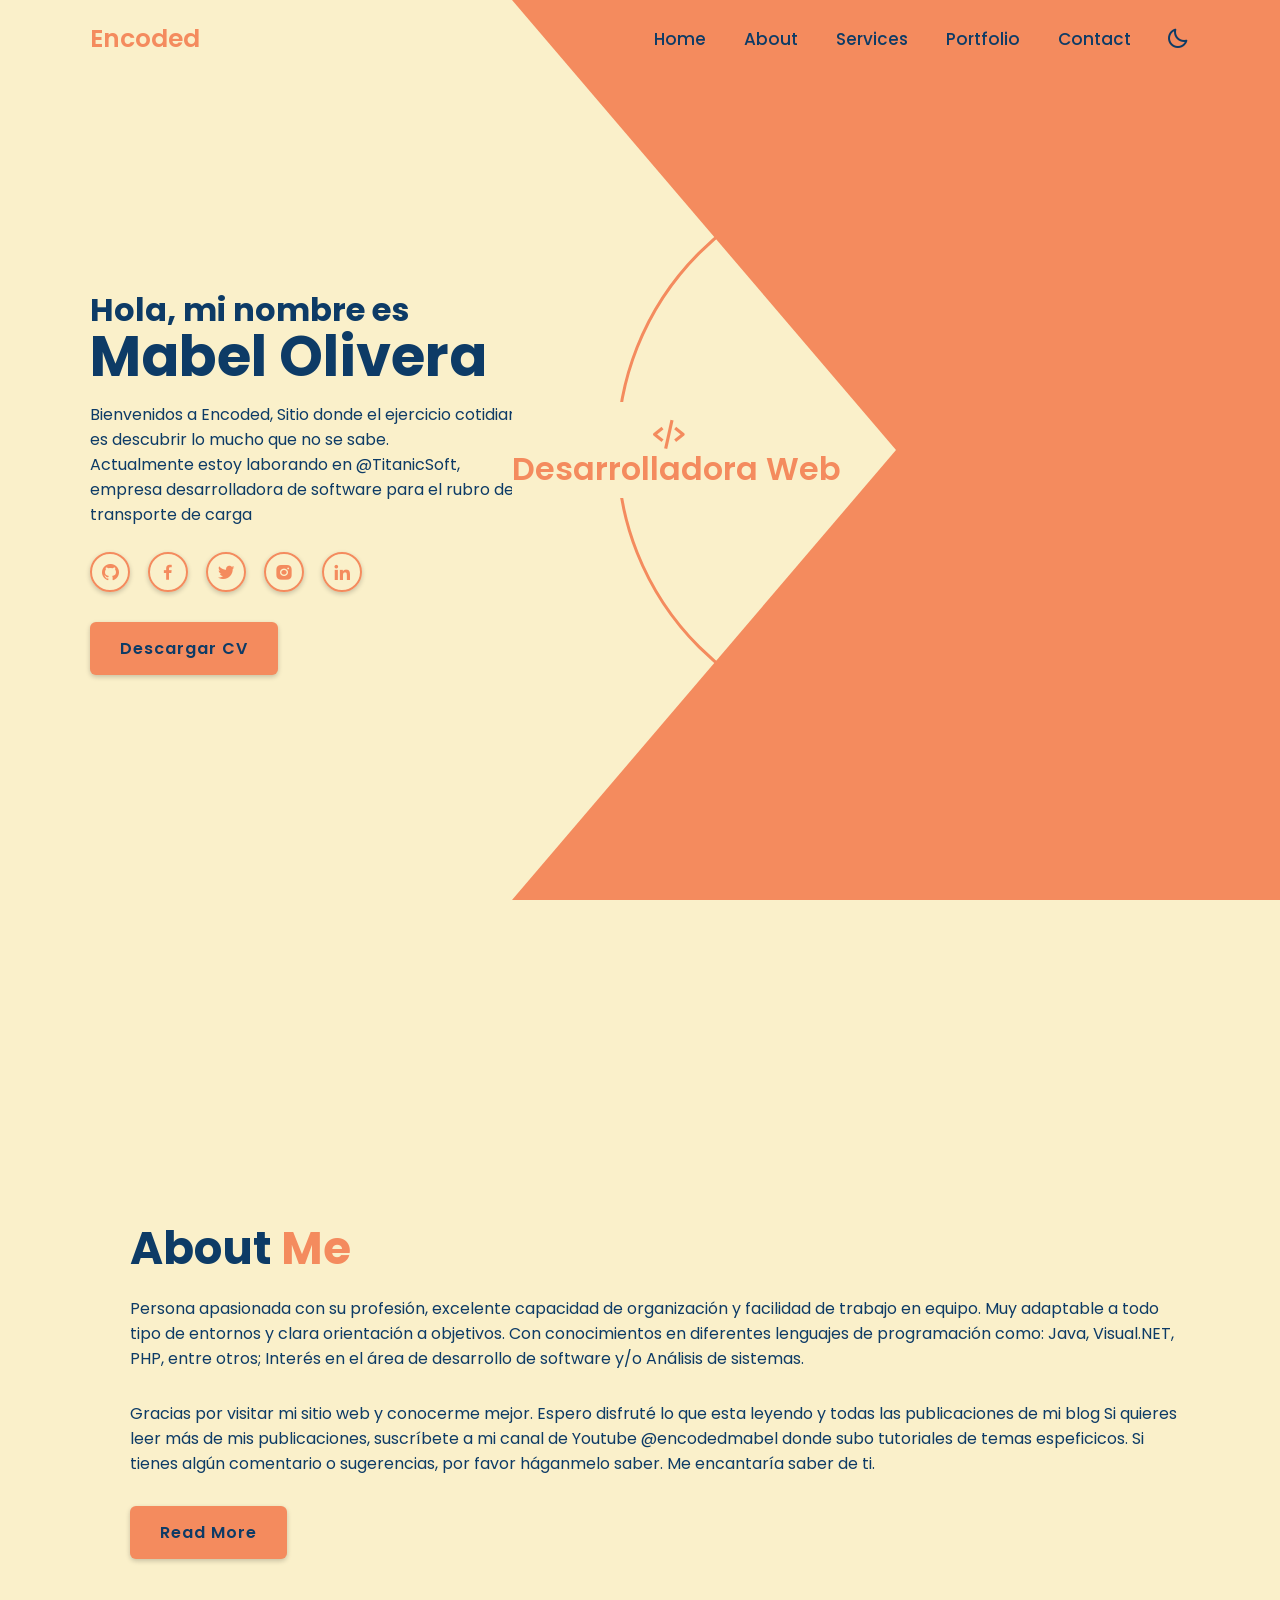
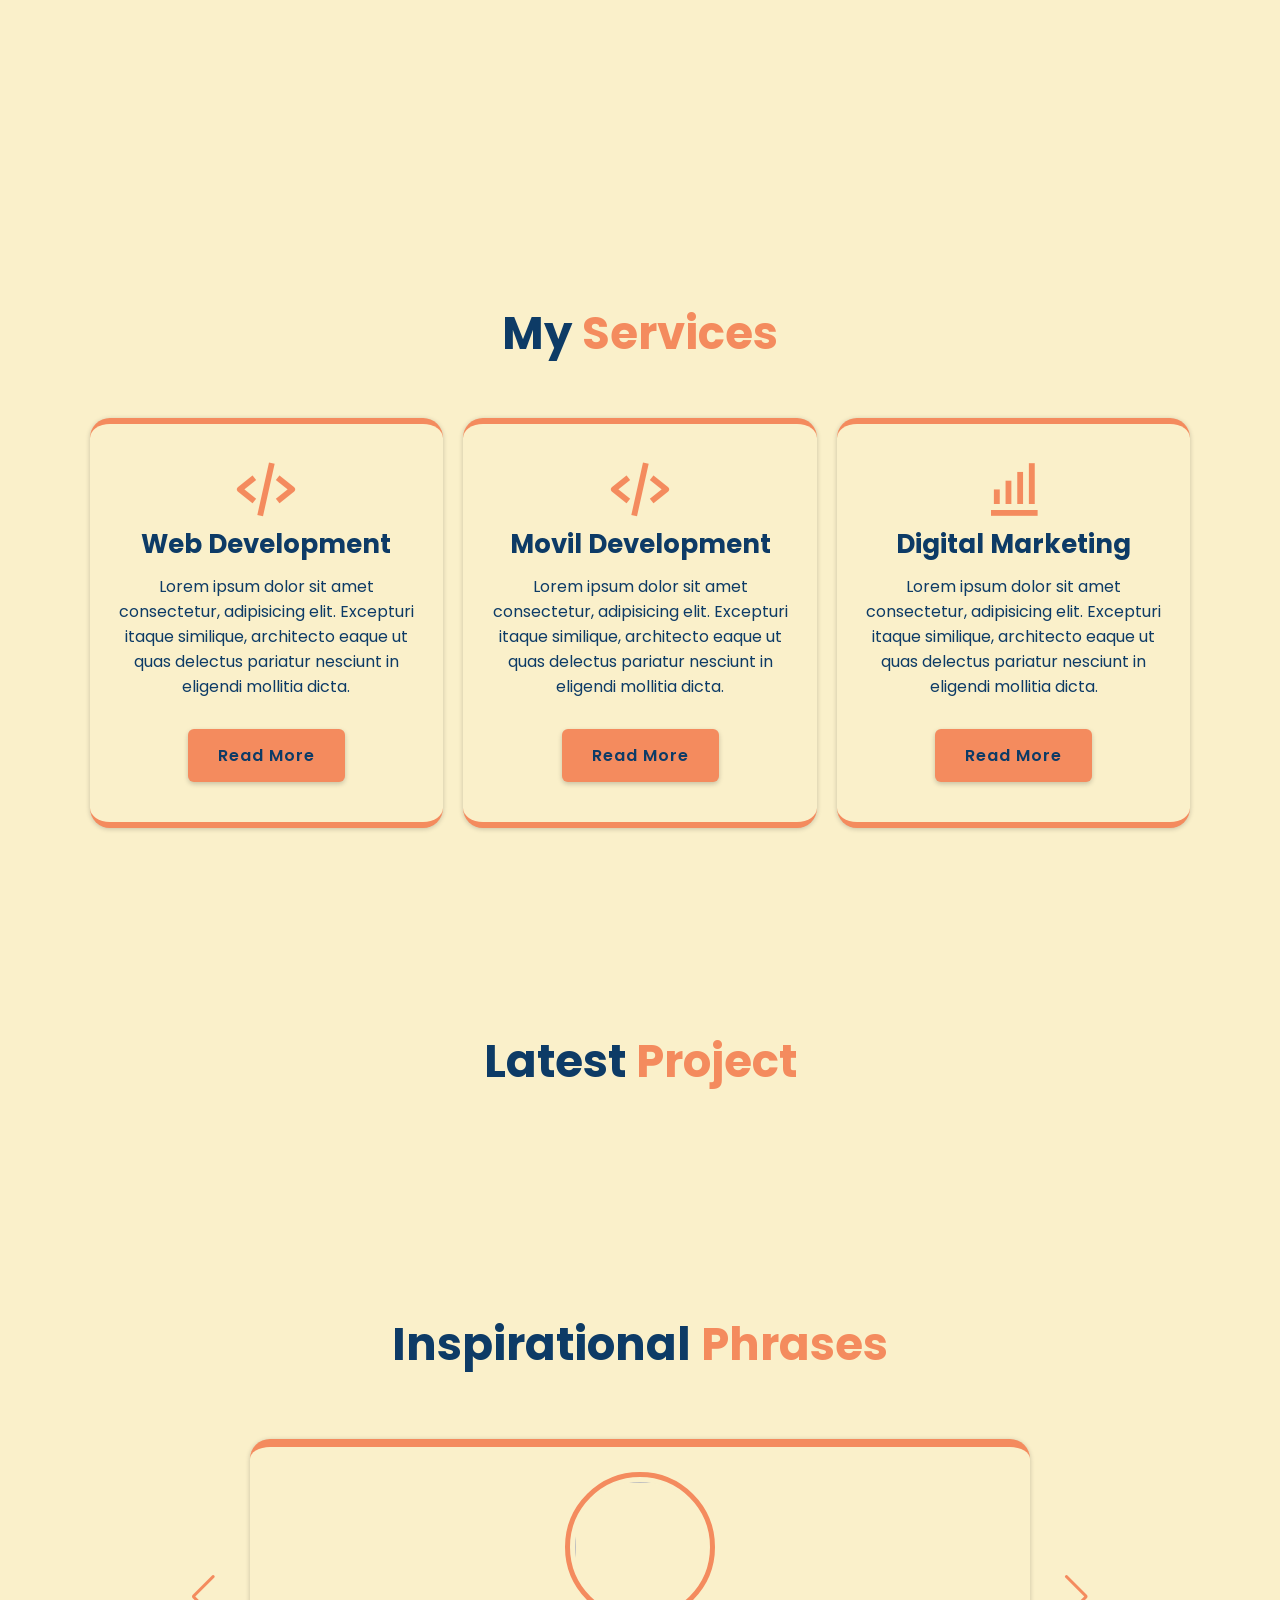
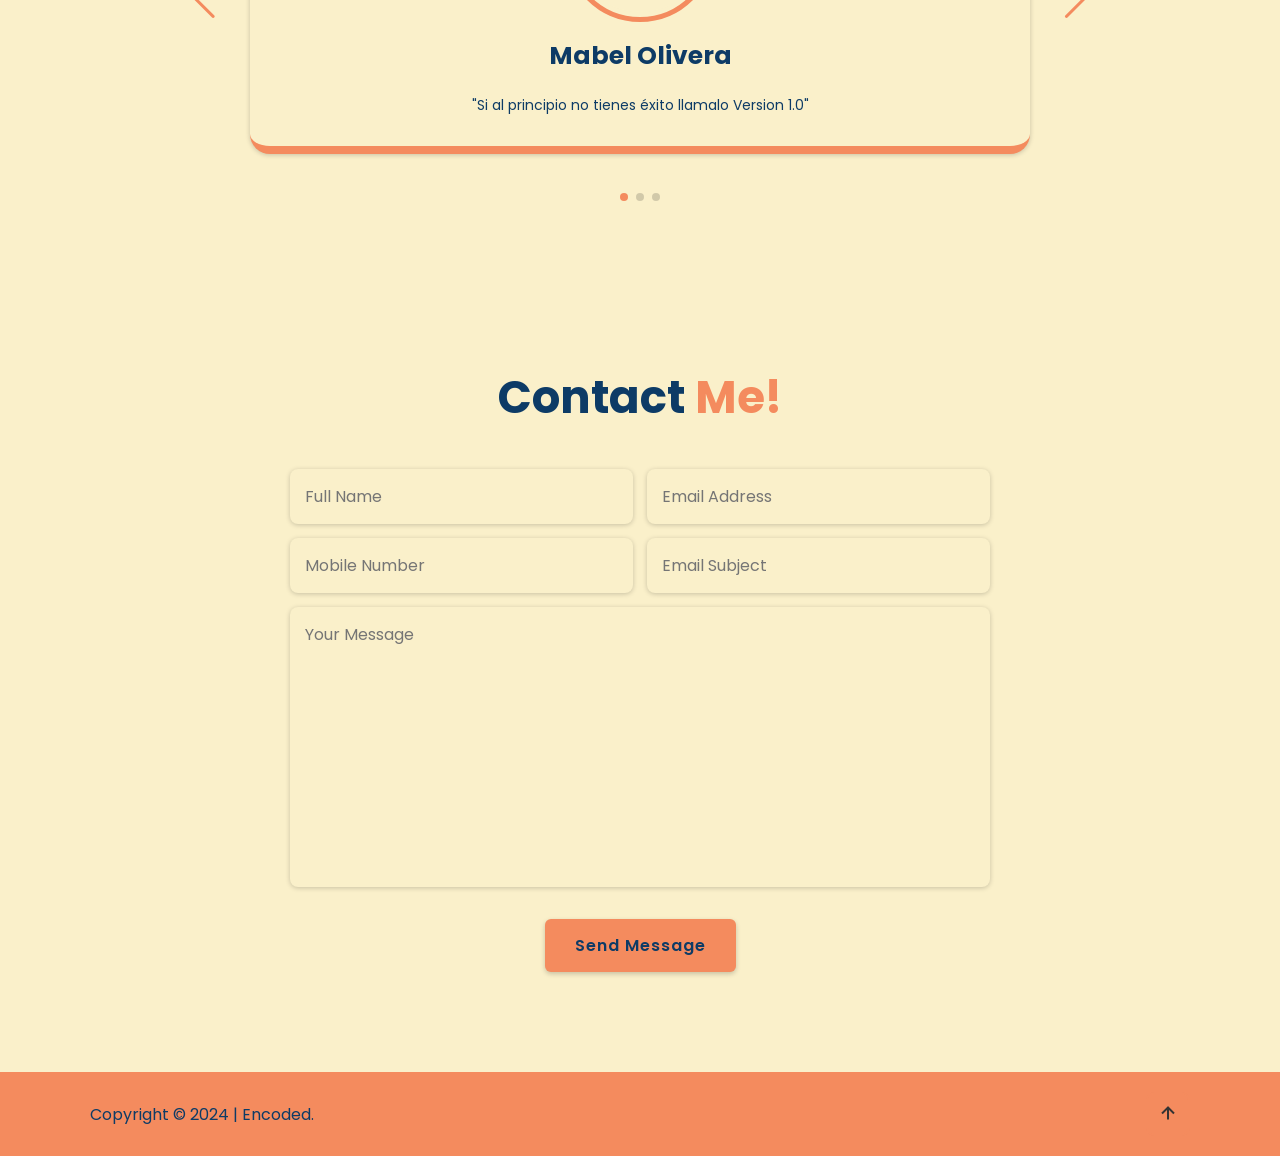
==== sesion 3/index.html @ 340051e2 "23/3/2026" ====
<!DOCTYPE html>
<html lang="en">

<head>
    <meta charset="UTF-8">
    <meta http-equiv="X-UA-Compatible" content="IE=edge">
    <meta name="viewport" content="width=device-width, initial-scale=1.0">
    <title>Portafolio web encoded</title>

    <!-- swiper css -->
    <link rel="stylesheet" href="https://cdn.jsdelivr.net/npm/swiper@9/swiper-bundle.min.css" />

    <!-- box icons -->
    <link href='https://unpkg.com/boxicons@2.1.4/css/boxicons.min.css' rel='stylesheet'>

    <!-- custom css -->
    <link rel="stylesheet" href="css/style.css">
</head>

<body>

    <!-- header design -->
    <header class="header">
        <a href="#" class="logo">Encoded</a>

        <nav class="navbar">
            <a href="#home" class="active">Home</a>
            <a href="#about">About</a>
            <a href="#services">Services</a>
            <a href="#portfolio">Portfolio</a>
            <a href="#contact">Contact</a>
        </nav>

        <div class="bx bx-moon" id="darkMode-icon"></div>

        <div class="bx bx-menu" id="menu-icon"></div>
    </header>

    <!-- home section design -->
    <section class="home" id="home">
        <div class="home-content">
            <h3>Hola, mi nombre es</h3>
            <h1>Mabel Olivera</h1>
            <p>
                Bienvenidos a Encoded, Sitio donde el ejercicio cotidiano es descubrir lo mucho que no se sabe.
            </p>
            <p>Actualmente estoy laborando en @TitanicSoft, empresa desarrolladora de software para el rubro de
                transporte de carga</p>

            <div class="social-media">
                <a href="https://github.com/mabelolivera10" target="_blank"><i class='bx bxl-github'></i></a>
                <a href="https://www.facebook.com/mabelquispeolivera" target="_blank"><i
                        class='bx bxl-facebook'></i></a>
                <a href="https://twitter.com/mabel_Q_O" target="_blank"><i class='bx bxl-twitter'></i></a>
                <a href="https://www.instagram.com/mabelolivera10" target="_blank"><i
                        class='bx bxl-instagram-alt'></i></a>
                <a href="https://www.linkedin.com/in/mabelquispeolivera" target="_blank"><i
                        class='bx bxl-linkedin'></i></a>
            </div>

            <a href="#" class="btn">Descargar CV</a>
        </div>

        <div class="profession-container">
            <div class="profession-box">
                <div class="profession" style="--i:0;">
                    <i class='bx bx-code-alt'></i>
                    <h3>Desarrolladora Web</h3>
                </div>
                <div class="profession" style="--i:1;">
                    <i class='bx bx-camera'></i>
                    <h3>Marketing Digital</h3>
                </div>
                <div class="profession" style="--i:2;">
                    <i class='bx bx-code-alt'></i>
                    <h3>Desarroladora Movil</h3>
                </div>
                <div class="profession" style="--i:3;">
                    <i class='bx bx-video-recording'></i>
                    <h3>Diseñadora Web</h3>
                </div>

                <div class="circle"></div>
            </div>

            <div class="overlay"></div>
        </div>

        <div class="home-img">
            <img src="https://encoded.pe/images/home.png" alt="">
        </div>
    </section>

    <!-- about section design -->
    <section class="about" id="about">
        <div class="about-img">
            <img src="https://encoded.pe/images/about.png" alt="">
        </div>

        <div class="about-content">
            <h2 class="heading">About <span>Me</span></h2>
            <p>
                Persona apasionada con su profesión, excelente capacidad de organización y facilidad de trabajo en
                equipo. Muy adaptable a todo tipo de
                entornos y clara orientación a objetivos. Con conocimientos en diferentes lenguajes de programación
                como: Java, Visual.NET, PHP, entre otros;
                Interés en el área de desarrollo de software y/o Análisis de sistemas.
            </p>
            <p>
                Gracias por visitar mi sitio web y conocerme mejor. Espero disfruté lo que esta leyendo y todas las
                publicaciones de mi blog Si quieres leer más de mis publicaciones, suscríbete a mi canal de Youtube
                @encodedmabel
                donde subo tutoriales de temas espeficicos. Si tienes algún comentario o sugerencias, por favor
                háganmelo saber. Me encantaría saber de ti.
            </p>

            <a href="#" class="btn">Read More</a>
        </div>
    </section>

    <!-- services section design -->
    <section class="services" id="services">
        <h2 class="heading">My <span>Services</span></h2>

        <div class="services-container">
            <div class="services-box">
                <i class='bx bx-code-alt'></i>
                <h3>Web Development</h3>
                <p>Lorem ipsum dolor sit amet consectetur, adipisicing elit. Excepturi itaque similique, architecto
                    eaque ut quas delectus pariatur nesciunt in eligendi mollitia dicta.</p>
                <a href="#" class="btn">Read More</a>
            </div>
            <div class="services-box">
                <i class='bx bx-code-alt'></i>
                <h3>Movil Development</h3>
                <p>Lorem ipsum dolor sit amet consectetur, adipisicing elit. Excepturi itaque similique, architecto
                    eaque ut quas delectus pariatur nesciunt in eligendi mollitia dicta.</p>
                <a href="#" class="btn">Read More</a>
            </div>
            <div class="services-box">
                <i class='bx bx-bar-chart-alt'></i>
                <h3>Digital Marketing</h3>
                <p>Lorem ipsum dolor sit amet consectetur, adipisicing elit. Excepturi itaque similique, architecto
                    eaque ut quas delectus pariatur nesciunt in eligendi mollitia dicta.</p>
                <a href="#" class="btn">Read More</a>
            </div>
        </div>
    </section>

    <!-- portfolio section design -->
    <section class="portfolio" id="portfolio">
        <h2 class="heading">Latest <span>Project</span></h2>

        <div class="portfolio-container">
            <div class="portfolio-box">
                <img src="https://encoded.pe/images/portfolio1.jpg" alt="">

                <div class="portfolio-layer">
                    <h4>Web Design</h4>
                    <p>Lorem ipsum dolor sit amet consectetur adipisicing elit. Similique, ipsam est.</p>
                    <a href="#"><i class='bx bx-link-external'></i></a>
                </div>
            </div>
            <div class="portfolio-box">
                <img src="https://encoded.pe/images/portfolio2.jpg" alt="">

                <div class="portfolio-layer">
                    <h4>Web Design</h4>
                    <p>Lorem ipsum dolor sit amet consectetur adipisicing elit. Similique, ipsam est.</p>
                    <a href="#"><i class='bx bx-link-external'></i></a>
                </div>
            </div>
            <div class="portfolio-box">
                <img src="https://encoded.pe/images/portfolio3.jpg" alt="">

                <div class="portfolio-layer">
                    <h4>Web Design</h4>
                    <p>Lorem ipsum dolor sit amet consectetur adipisicing elit. Similique, ipsam est.</p>
                    <a href="#"><i class='bx bx-link-external'></i></a>
                </div>
            </div>
            <div class="portfolio-box">
                <img src="https://encoded.pe/images/portfolio4.jpg" alt="">

                <div class="portfolio-layer">
                    <h4>Web Design</h4>
                    <p>Lorem ipsum dolor sit amet consectetur adipisicing elit. Similique, ipsam est.</p>
                    <a href="#"><i class='bx bx-link-external'></i></a>
                </div>
            </div>
            <div class="portfolio-box">
                <img src="https://encoded.pe/images/portfolio5.jpg" alt="">

                <div class="portfolio-layer">
                    <h4>Web Design</h4>
                    <p>Lorem ipsum dolor sit amet consectetur adipisicing elit. Similique, ipsam est.</p>
                    <a href="#"><i class='bx bx-link-external'></i></a>
                </div>
            </div>
            <div class="portfolio-box">
                <img src="https://encoded.pe/images/portfolio6.jpg" alt="">

                <div class="portfolio-layer">
                    <h4>Web Design</h4>
                    <p>Lorem ipsum dolor sit amet consectetur adipisicing elit. Similique, ipsam est.</p>
                    <a href="#"><i class='bx bx-link-external'></i></a>
                </div>
            </div>
        </div>
    </section>

    <!-- testimonial design -->
    <div class="phrases-container">
        <h2 class="heading">Inspirational<span> Phrases</span></h2>

        <div class="phrases-wrapper">
            <div class="phrases-box mySwiper">
                <div class="phrases-content swiper-wrapper">
                    <div class="phrases-slide swiper-slide">
                        <img src="https://encoded.pe/images/perfilfrases.jpg" alt="">
                        <h3>Mabel Olivera</h3>
                        <p>
                            "Si al principio no tienes éxito llamalo
                            Version 1.0"</p>
                    </div>
                    <div class="phrases-slide swiper-slide">
                        <img src="https://encoded.pe/images/perfilfrases1.jpg" alt="">
                        <h3>Mabel Olivera</h3>
                        <p>“Hay un cierto placer en la programación que solo un programador conoce.”</p>
                    </div>
                    <div class="phrases-slide swiper-slide">
                        <img src="https://encoded.pe/images/perfilfrases.jpg" alt="">
                        <h3>Mabel Olivera</h3>
                        <p>"Un punto y coma (;) perdido puede ser un verdadero quebradero de cabeza”.</p>
                    </div>
                </div>

                <div class="swiper-button-next"></div>
                <div class="swiper-button-prev"></div>
                <div class="swiper-pagination"></div>
            </div>
        </div>
    </div>

    <!-- contact section design -->
    <section class="contact" id="contact">
        <h2 class="heading">Contact <span>Me!</span></h2>

        <form action="#">
            <div class="input-box">
                <input type="text" placeholder="Full Name">
                <input type="email" placeholder="Email Address">
            </div>
            <div class="input-box">
                <input type="number" placeholder="Mobile Number">
                <input type="text" placeholder="Email Subject">
            </div>
            <textarea name="" id="" cols="30" rows="10" placeholder="Your Message"></textarea>
            <input type="submit" value="Send Message" class="btn">
        </form>
    </section>

    <!-- footer design -->
    <footer class="footer">
        <div class="footer-text">
            <p>Copyright &copy; 2024 | Encoded.</p>
        </div>

        <div class="footer-iconTop">
            <a href="#home"><i class='bx bx-up-arrow-alt'></i></a>
        </div>
    </footer>


    <!-- scroll reveal -->
    <script src="https://unpkg.com/scrollreveal"></script>

    <!-- swiper js -->
    <script src="https://cdn.jsdelivr.net/npm/swiper@9/swiper-bundle.min.js"></script>

    <script src="js/script.js"></script>
    <script src="js/darkmode.js"></script>
</body>

</html>
---- sesion 3/css/style.css ----
@import url('https://fonts.googleapis.com/css2?family=Poppins:wght@300;400;500;600;700;800;900&display=swap');

* {
    margin: 0;
    padding: 0;
    box-sizing: border-box;
    text-decoration: none;
    border: none;
    outline: none;
    scroll-behavior: smooth;
    font-family: 'Poppins', sans-serif;
}

:root {
    --bg-color: #faf0ca;
    --text-color: #0d3b66;
    --main-color: #f48B5e;
    --blue-color: #0d3b66;
    --shadow-color: rgba(0, 0, 0, .2);
}

*::selection {
    background: var(--main-color);
    color: var(--bg-color);
}

.dark-mode {
    --bg-color: #0b061f;
    --text-color: #fdfdfd;
    --blue-color: #0d3b66;
    --shadow-color: rgba(0, 0, 0, .7);
}

html {
    font-size: 62.5%;
    overflow-x: hidden;
}

body {
    background: var(--bg-color);
    color: var(--text-color);
}

.header {
    position: fixed;
    top: 0;
    left: 0;
    width: 100%;
    padding: 2rem 7%;
    background: transparent;
    display: flex;
    align-items: center;
    z-index: 100;
    transition: .5s;
}

.header.sticky {
    background: var(--bg-color);
    box-shadow: 0 .1rem 1rem var(--shadow-color);
}

.logo {
    font-size: 2.5rem;
    color: var(--main-color);
    font-weight: 600;
    margin-right: auto;
}

.navbar a {
    position: relative;
    font-size: 1.7rem;
    color: var(--white-color);
    font-weight: 500;
    margin-right: 3.5rem;
}

.header.sticky .navbar a {
    color: var(--text-color);
}

.header.sticky .navbar a.active {
    color: var(--main-color);
}

.navbar a.active::before {
    content: '';
    position: absolute;
    left: 0;
    bottom: -6px;
    width: 100%;
    height: .2rem;
    background: var(--white-color);
}

.header.sticky .navbar a::before {
    background: var(--main-color);
    opacity: .7;
}

#darkMode-icon {
    font-size: 2.4rem;
    color: var(--white-color);
    cursor: pointer;
}

.header.sticky #darkMode-icon {
    color: var(--text-color);
    opacity: .9;
}

#menu-icon {
    font-size: 3.6rem;
    color: var(--text-color);
    display: none;
}

section {
    min-height: 100vh;
    padding: 10rem 7% 2rem;
}

.home {
    display: flex;
    align-items: center;
}

.home .home-content {
    max-width: 44rem;
}

.home-content h3 {
    font-size: 3.2rem;
    font-weight: 700;
    line-height: .3;
}

.home-content h1 {
    font-size: 5.6rem;
    font-weight: 700;
    margin-bottom: .3rem;
}

.home-content p {
    font-size: 1.6rem;
}

.home-content .social-media a {
    display: inline-flex;
    justify-content: center;
    align-items: center;
    width: 4rem;
    height: 4rem;
    background: transparent;
    border: .2rem solid var(--main-color);
    border-radius: 50%;
    box-shadow: 0 .2rem .5rem var(--shadow-color);
    font-size: 2rem;
    color: var(--main-color);
    margin: 2.5rem 1.5rem 3rem 0;
    transition: .5s ease;
}

.home-content .social-media a:hover {
    background: var(--main-color);
    color: var(--white-color);
}

.btn {
    display: inline-block;
    padding: 1.2rem 2.8rem;
    background: var(--main-color);
    border-radius: .6rem;
    box-shadow: 0 .2rem .5rem var(--shadow-color);
    font-size: 1.6rem;
    color: var(--white-color);
    letter-spacing: .1rem;
    font-weight: 600;
    border: .2rem solid transparent;
    transition: .5s ease;
}

.btn:hover {
    background: transparent;
    color: var(--main-color);
    border-color: var(--main-color);
}

.home .profession-container {
    position: absolute;
    top: 50%;
    right: 0;
    transform: translateY(-50%);
    width: 100vw;
    height: 100vh;
    overflow: hidden;
    pointer-events: none;
}

.home .profession-container .profession-box {
    position: absolute;
    top: 0;
    right: 0;
    width: 768px;
    height: 100vh;
    display: flex;
    justify-content: center;
    align-items: center;
    animation: professionRotate 13s ease-out infinite;
}

@keyframes professionRotate {

    0%,
    20% {
        transform: rotate(0deg);
    }

    25%,
    45% {
        transform: rotate(-90deg);
    }

    50%,
    70% {
        transform: rotate(-180deg);
    }

    75%,
    95% {
        transform: rotate(-270deg);
    }

    100% {
        transform: rotate(-360deg);
    }
}

.home .profession-box .profession {
    position: absolute;
    left: 0;
    display: flex;
    align-items: center;
    flex-direction: column;
    color: var(--main-color);
    transform: rotate(calc(360deg / 4 * var(--i)));
    transform-origin: 384px;
    background: var(--bg-color);
    padding: 13px 0;
}

.home .profession-box .profession:nth-child(1) i {
    margin-right: 15px;
}

.home .profession-box .profession:nth-child(2),
.home .profession-box .profession:nth-child(4) {
    padding-bottom: 20px;
}

.home .profession i {
    font-size: 3.8rem;
}

.home .profession h3 {
    font-size: 3.2rem;
    line-height: 1;
    font-weight: 600;
}

.home .profession-box .circle {
    width: 560px;
    height: 560px;
    border: 3px solid var(--main-color);
    border-radius: 50%;
    z-index: -1;
}

.home .profession-container .overlay {
    position: absolute;
    top: 0;
    right: 0;
    width: 0;
    height: 0;
    border-top: 50vh solid var(--main-color);
    border-right: 384px solid var(--main-color);
    border-bottom: 50vh solid var(--main-color);
    border-left: 384px solid transparent;
}

.home-img img {
    position: absolute;
    bottom: 0;
    right: 40px;
    pointer-events: none;
    max-width: 480px;
    max-height: 100vh;
}

span {
    color: var(--main-color);
}

.about {
    display: flex;
    justify-content: center;
    align-items: center;
    gap: 4rem;
}

.about-img img {
    width: 40vw;
}

.heading {
    font-size: 4.5rem;
    text-align: center;
}

.about-content h2 {
    text-align: left;
    line-height: 1.2;
}

.about-content h3 {
    font-size: 2rem;
}

.about-content p {
    font-size: 1.6rem;
    margin: 2rem 0 3rem;
}

.services {
    min-height: auto;
    padding-bottom: 10rem;
}

.services h2 {
    margin-bottom: 5rem;
}

.services .services-container {
    display: flex;
    justify-content: center;
    align-items: center;
    flex-wrap: wrap;
    gap: 2rem;
}

.services-container .services-box {
    flex: 1 1 30rem;
    background: var(--bg-color);
    padding: 3rem 2rem 4rem;
    border-radius: 2rem;
    box-shadow: 0 .1rem .5rem var(--shadow-color);
    text-align: center;
    border-top: .6rem solid var(--main-color);
    border-bottom: .6rem solid var(--main-color);
    transition: .5s ease;
}

.services-container .services-box:hover {
    box-shadow: 0 .1rem 2rem var(--shadow-color);
    transform: scale(1.02);
}

.services-box i {
    font-size: 7rem;
    color: var(--main-color);
}

.services-box h3 {
    font-size: 2.6rem;
    transition: .5s ease;
}

.services-box:hover h3 {
    color: var(--main-color);
}

.services-box p {
    font-size: 1.6rem;
    margin: 1rem 0 3rem;
}

.portfolio {
    min-height: auto;
    padding-bottom: 10rem;
}

.portfolio h2 {
    margin-bottom: 4rem;
}

.portfolio .portfolio-container {
    display: grid;
    grid-template-columns: repeat(3, 1fr);
    align-items: center;
    gap: 2.5rem;
}

.portfolio-container .portfolio-box {
    position: relative;
    display: flex;
    border-radius: 2rem;
    box-shadow: 0 0 1rem rgba(0, 0, 0, .1);
    overflow: hidden;
}

.portfolio-box img {
    width: 100%;
    transition: .5s ease;
}

.portfolio-box:hover img {
    transform: scale(1.1);
}

.portfolio-box .portfolio-layer {
    position: absolute;
    bottom: 0;
    left: 0;
    width: 100%;
    height: 100%;
    background: linear-gradient(rgba(0, 0, 0, .1), var(--main-color));
    color: var(--white-color);
    display: flex;
    justify-content: center;
    align-items: center;
    flex-direction: column;
    text-align: center;
    padding: 0 4rem;
    opacity: 0;
    transition: .5s ease;
}

.portfolio-box:hover .portfolio-layer {
    opacity: 1;
}

.portfolio-layer h4 {
    font-size: 3rem;
}

.portfolio-layer p {
    font-size: 1.6rem;
    margin: .3rem 0 1rem;
}

.portfolio-layer a {
    display: inline-flex;
    justify-content: center;
    align-items: center;
    width: 5rem;
    height: 5rem;
    background: var(--white-color);
    border-radius: 50%;
}

.portfolio-layer a i {
    font-size: 2rem;
    color: #333;
}

.phrases-container {
    display: flex;
    align-items: center;
    flex-direction: column;
    width: 100%;
    padding: 5rem 1rem;
}

.phrases-container .phrases-wrapper {
    position: relative;
    max-width: 90rem;
    width: 100%;
    padding: 5rem;
}

.phrases-wrapper .phrases-box {
    padding: 1rem;
    border-radius: 2rem;
    overflow: hidden;
}

.phrases-content .phrases-slide {
    display: flex;
    align-items: center;
    flex-direction: column;
    background: var(--bg-color);
    border-radius: 2rem;
    box-shadow: 0 .1rem .5rem var(--shadow-color);
    padding: 3rem 5rem;
    border-top: .8rem solid var(--main-color);
    border-bottom: .8rem solid var(--main-color);
}

.phrases-slide img {
    width: 14rem;
    height: 14rem;
    object-fit: cover;
    border-radius: 50%;
    border: .5rem solid var(--bg-color);
    outline: .5rem solid var(--main-color);
}

.phrases-slide h3 {
    font-size: 2.5rem;
    margin: 2rem 0;
}

.phrases-slide p {
    font-size: 1.4rem;
    text-align: center;
}

.phrases-box .swiper-button-next,
.phrases-box .swiper-button-prev {
    color: var(--main-color);
}

.phrases-box .swiper-button-next {
    right: 0;
}

.phrases-box .swiper-button-prev {
    left: 0;
}

.phrases-box .swiper-pagination-bullet {
    background: rgba(0, 0, 0, .8);
}

.phrases-box .swiper-pagination-bullet-active {
    background: var(--main-color);
}

.contact {
    min-height: auto;
    padding-bottom: 7rem;
}

.contact h2 {
    margin-bottom: 3rem;
}

.contact form {
    max-width: 70rem;
    margin: 1rem auto;
    text-align: center;
    margin-bottom: 3rem;
}

.contact form .input-box {
    display: flex;
    justify-content: space-between;
    flex-wrap: wrap;
}

.contact form .input-box input,
.contact form textarea {
    width: 100%;
    padding: 1.5rem;
    font-size: 1.6rem;
    color: var(--text-color);
    background: var(--bg-color);
    border-radius: .8rem;
    margin: .7rem 0;
    box-shadow: 0 .1rem .5rem var(--shadow-color);
}

.contact form .input-box input {
    width: 49%;
}

.contact form textarea {
    resize: none;
}

.contact form .btn {
    margin-top: 2rem;
    cursor: pointer;
}

.footer {
    display: flex;
    justify-content: space-between;
    align-items: center;
    flex-wrap: wrap;
    padding: 2rem 7%;
    background: var(--main-color);
}

.footer-text p {
    font-size: 1.6rem;
    color: var(--white-color);
}

.footer-iconTop a {
    display: inline-flex;
    justify-content: center;
    align-items: center;
    padding: .8rem;
    background: var(--white-color);
    border-radius: .8rem;
    border: .2rem solid var(--main-color);
    outline: .2rem solid transparent;
    transition: .5s ease;
}

.footer-iconTop a:hover {
    outline-color: var(--white-color);
}

.footer-iconTop a i {
    font-size: 2.4rem;
    color: #333;
}


/* BREAKPOINTS */
@media (max-width: 1200px) {
    html {
        font-size: 55%;
    }

    .home .profession-container .profession-box {
        right: -10%;
    }

    .home .profession-container .overlay {
        right: -6%;
    }

    .home-img img {
        right: 0;
    }
}

@media (max-width: 1100px) {
    .home .profession-container .profession-box {
        right: -15%;
    }

    .home-img img {
        max-width: 420px;
    }
}

@media (max-width: 1024px) {
    .header {
        padding: 2rem 3%;
    }

    section {
        padding: 10rem 3% 2rem;
    }

    .home .profession-container .profession-box {
        right: -20%;
    }

    .home .profession-container .overlay {
        right: -12%;
    }

    .home-img img {
        max-width: 400px;
    }
}

@media (max-width: 991px) {

    .navbar a:nth-child(1) {
        color: var(--main-color);
    }

    .navbar a.active::before {
        background: var(--main-color);
        opacity: .7;
    }

    .home .home-content {
        max-width: 50rem;
    }

    .home .profession-container .profession-box {
        right: -35%;
    }

    .home .profession-container .overlay {
        right: -30%;
    }

    .home-img img {
        display: none;
    }

    .footer {
        padding: 2rem 3%;
    }
}

@media (max-width: 896px) {
    .navbar a:nth-child(2) {
        color: var(--main-color);
    }

    .home .profession-container .profession-box {
        right: -50%;
    }

    .home .profession-container .overlay {
        right: -43%;
    }
}

@media (max-width: 879px) {
    .portfolio .portfolio-container {
        grid-template-columns: repeat(2, 1fr);
    }
}

@media (max-width: 780px) {
    .navbar a:nth-child(2) {
        color: var(--white-color);
    }
}

@media (max-width: 768px) {
    #menu-icon {
        display: block;
    }

    #darkMode-icon {
        position: absolute;
        right: 7rem;
        font-size: 2.6rem;
        color: var(--text-color);
        margin-bottom: .1rem;
    }

    .navbar {
        position: absolute;
        top: 100%;
        left: 0;
        width: 100%;
        padding: 1rem 3%;
        background: var(--bg-color);
        border-top: .1rem solid rgba(0, 0, 0, .2);
        box-shadow: 0 .5rem 1rem rgba(0, 0, 0, .1);
        display: none;
    }

    .navbar.active {
        display: block;
    }

    .navbar a {
        display: block;
        font-size: 2rem;
        margin: 3rem 0;
        color: var(--text-color);
    }

    .navbar a:nth-child(1),
    .navbar a:nth-child(2) {
        color: var(--text-color);
    }

    .navbar a.active {
        color: var(--main-color);
    }

    .navbar a::before {
        display: none;
    }

    .home {
        padding: 0 3% 23rem;
        justify-content: center;
        text-align: center;
    }

    .home-content h3 {
        font-size: 2.6rem;
    }

    .home-content h1 {
        font-size: 5rem;
    }

    .home-content .social-media a {
        margin: 2.5rem .75rem 3rem;
    }

    .home .profession-container {
        left: 0;
        width: 100%;
        height: 100%;
    }

    .home .profession-container .profession-box {
        position: fixed;
        top: 450px;
        left: 0;
        width: 100%;
    }

    .home .profession-box .profession {
        padding: 0 13px;
        left: auto;
        transform-origin: 0;
    }

    .home .profession-box .profession:nth-child(1) {
        transform: rotate(-90deg) translate(-120px, -210px);
    }

    .home .profession-box .profession:nth-child(1) i {
        margin-right: 0;
    }

    .home .profession-box .profession:nth-child(2) {
        transform: rotate(0deg) translate(0, -325px);
    }

    .home .profession-box .profession:nth-child(3) {
        transform: rotate(90deg) translate(-115px, -450px);
    }

    .home .profession-box .profession:nth-child(4) {
        transform: rotate(180deg) translate(-220px, -325px);
    }

    .home .profession-box .circle {
        position: fixed;
        width: 670px;
        height: 670px;
        z-index: -1;
    }

    .home .profession-container .overlay {
        position: fixed;
        top: 70rem;
        left: 50%;
        right: 0;
        transform: rotate(90deg) translate(-50%, 50%) scaleY(3);
        border-width: 23.9rem;
    }

    .about {
        flex-direction: column-reverse;
        text-align: center;
    }

    .about-content h2 {
        text-align: center;
    }

    .about-img img {
        width: 70vw;
        margin-top: -2rem;
    }

    .phrases-container .phrases-wrapper {
        padding: 5rem 0;
    }

    .phrases-content .phrases-slide {
        padding: 3rem 2rem;
    }

    .phrases-box .swiper-button-next,
    .phrases-box .swiper-button-prev {
        display: none;
    }
}

@media (max-width: 580px) {
    .portfolio .portfolio-container {
        grid-template-columns: 1fr;
    }
}

@media (max-width: 450px) {
    html {
        font-size: 50%;
    }

    #darkMode-icon {
        right: 6rem;
    }

    .home .profession-box .profession:nth-child(1) {
        transform: rotate(-90deg) translate(-110px, -220px);
    }

    .home .profession-box .profession:nth-child(2) {
        transform: rotate(0deg) translate(5px, -325px);
    }

    .home .profession-box .profession:nth-child(3) {
        transform: rotate(90deg) translate(-105px, -440px);
    }

    .home .profession-box .profession:nth-child(4) {
        transform: rotate(180deg) translate(-210px, -325px);
    }

    .home .profession-container .overlay {
        top: 80rem;
    }

    .contact form .input-box input {
        width: 100%;
    }

    .footer {
        flex-direction: column-reverse;
    }

    .footer p {
        text-align: center;
        margin-top: 2rem;
    }
}

@media (max-width: 365px) {
    .about-img img {
        width: 90vw;
    }
}

@media (max-width: 315px) {
    .home-content h1 {
        font-size: 4.5rem;
    }
}
img {
    border-radius: 20px;
}
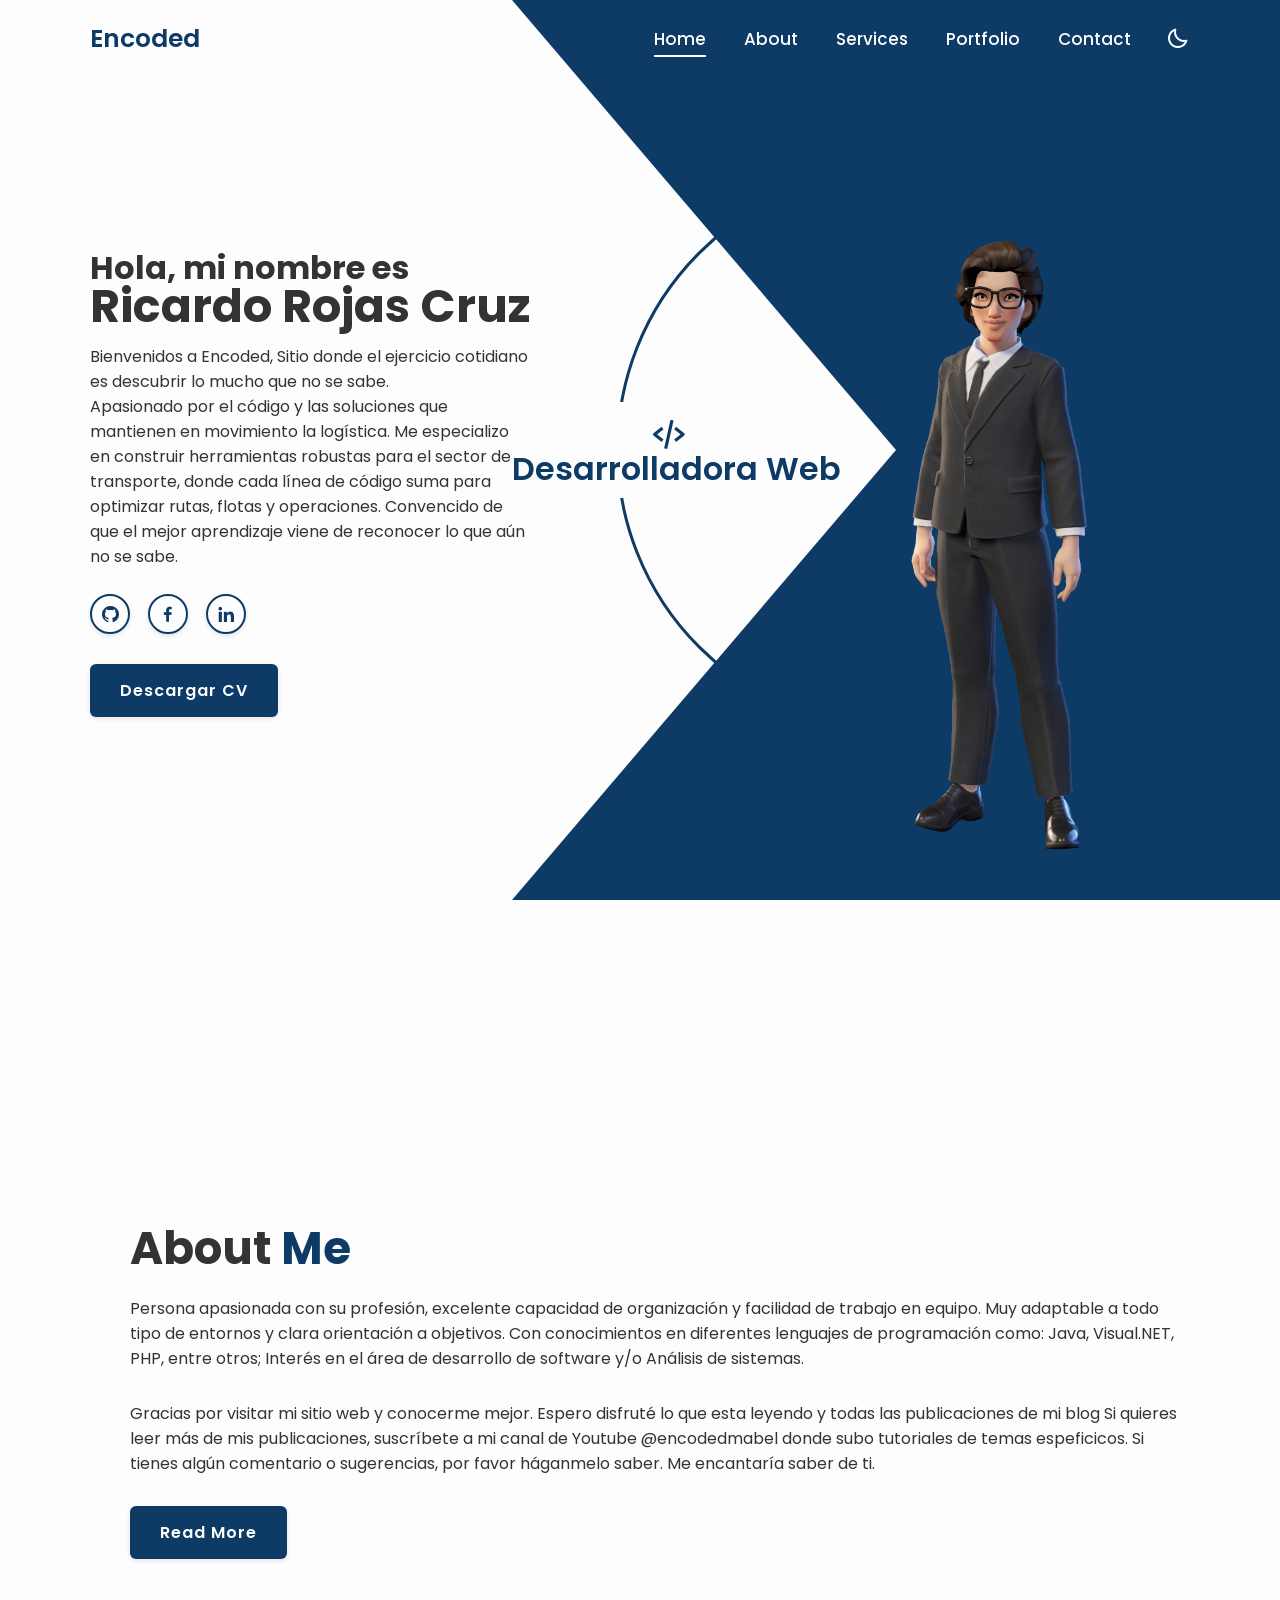
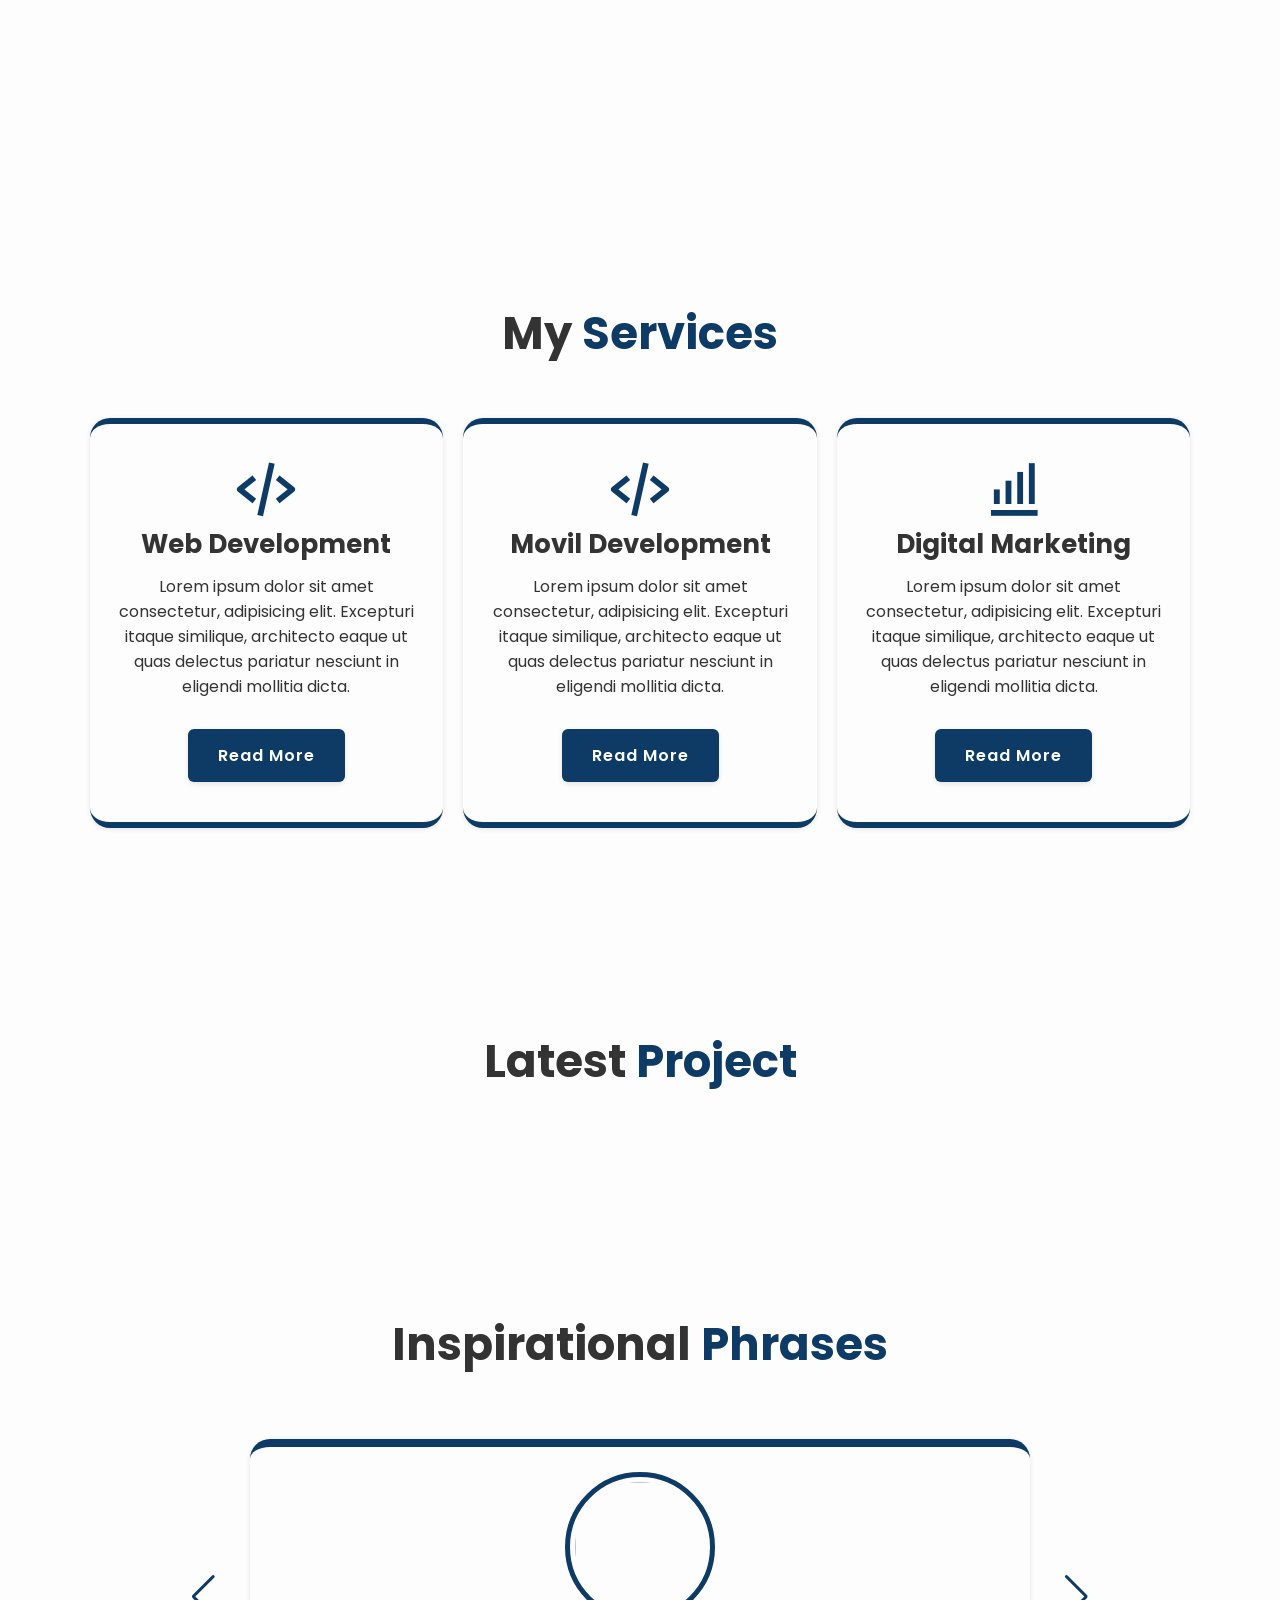
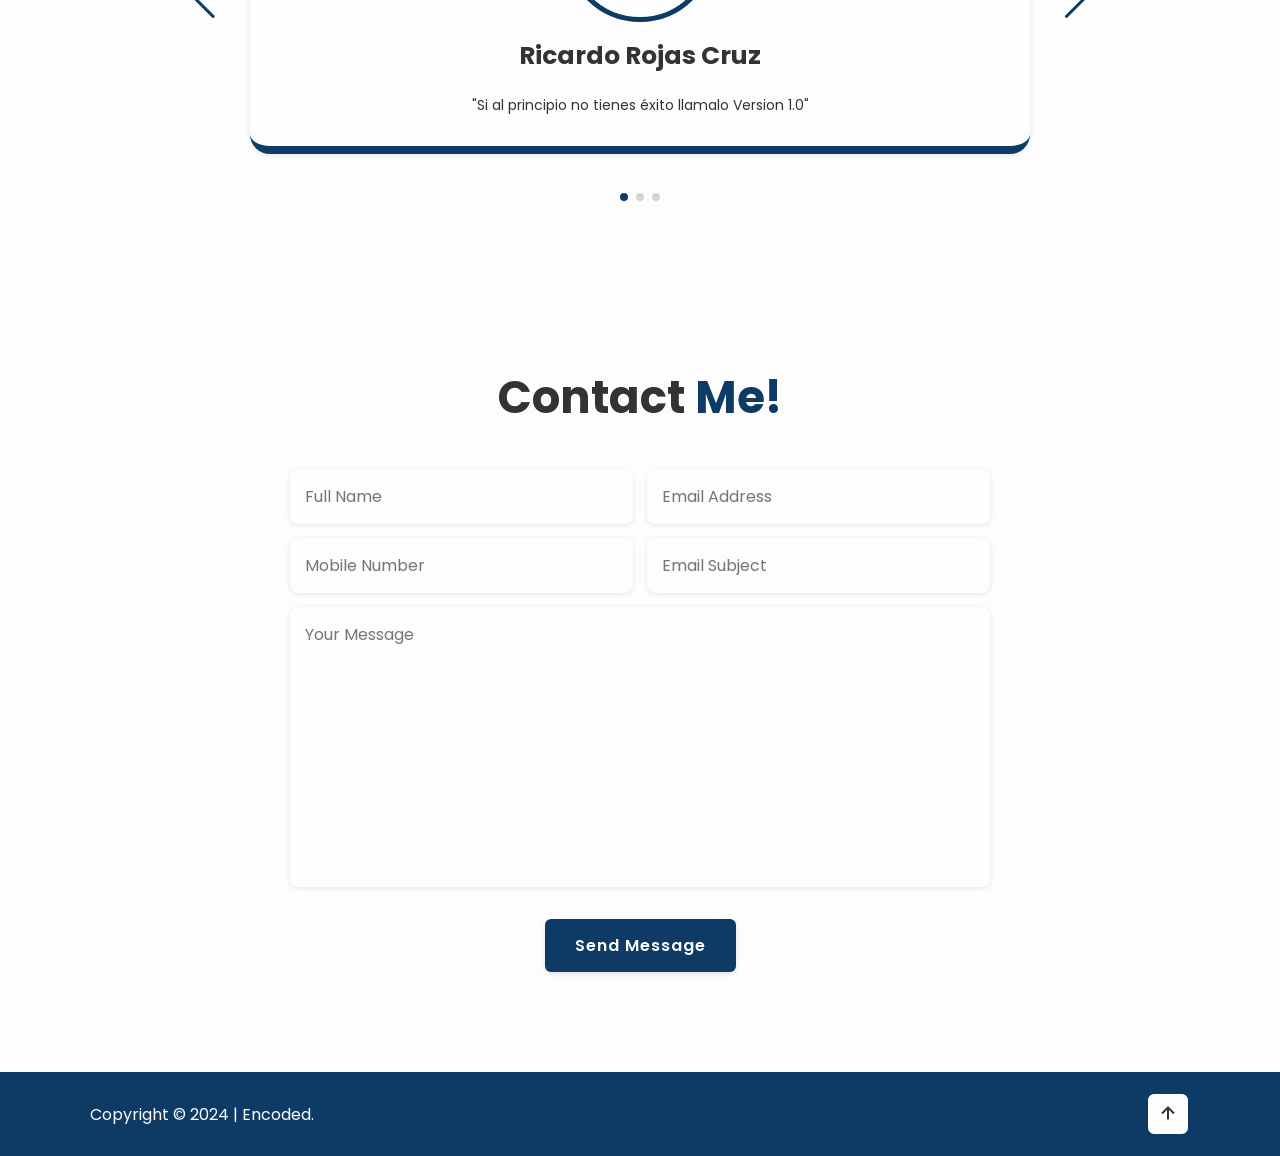
==== commit fd0b43f5: "23/03/2026-2" ====
--- a/sesion 3/index.html
+++ b/sesion 3/index.html
@@ -40,25 +40,21 @@
     <section class="home" id="home">
         <div class="home-content">
             <h3>Hola, mi nombre es</h3>
-            <h1>Mabel Olivera</h1>
+            <h1>Ricardo Rojas Cruz</h1>
             <p>
                 Bienvenidos a Encoded, Sitio donde el ejercicio cotidiano es descubrir lo mucho que no se sabe.
             </p>
-            <p>Actualmente estoy laborando en @TitanicSoft, empresa desarrolladora de software para el rubro de
-                transporte de carga</p>
+            <p>Apasionado por el código y las soluciones que mantienen en movimiento la logística. Me especializo en construir herramientas robustas para el sector del transporte, donde cada línea de código suma para optimizar rutas, flotas y operaciones. Convencido de que el mejor aprendizaje viene de reconocer lo que aún no se sabe.</p>
 
             <div class="social-media">
-                <a href="https://github.com/mabelolivera10" target="_blank"><i class='bx bxl-github'></i></a>
-                <a href="https://www.facebook.com/mabelquispeolivera" target="_blank"><i
+                <a href="https://github.com/kiritodeveloper" target="_blank"><i class='bx bxl-github'></i></a>
+                <a href="https://www.facebook.com/ricky.rojasdelacruz/" target="_blank"><i
                         class='bx bxl-facebook'></i></a>
-                <a href="https://twitter.com/mabel_Q_O" target="_blank"><i class='bx bxl-twitter'></i></a>
-                <a href="https://www.instagram.com/mabelolivera10" target="_blank"><i
-                        class='bx bxl-instagram-alt'></i></a>
-                <a href="https://www.linkedin.com/in/mabelquispeolivera" target="_blank"><i
+                <a href="https://www.linkedin.com/in/ricardo-rojas-cruz-4a0676159/" target="_blank"><i
                         class='bx bxl-linkedin'></i></a>
             </div>
 
-            <a href="#" class="btn">Descargar CV</a>
+            <a href="./img/hoja.jpg" class="btn">Descargar CV</a>
         </div>
 
         <div class="profession-container">
@@ -87,7 +83,7 @@
         </div>
 
         <div class="home-img">
-            <img src="https://encoded.pe/images/home.png" alt="">
+            <img src="./img/user.webp" alt="">
         </div>
     </section>
 
@@ -218,19 +214,19 @@
                 <div class="phrases-content swiper-wrapper">
                     <div class="phrases-slide swiper-slide">
                         <img src="https://encoded.pe/images/perfilfrases.jpg" alt="">
-                        <h3>Mabel Olivera</h3>
+                        <h3>Ricardo Rojas Cruz</h3>
                         <p>
                             "Si al principio no tienes éxito llamalo
                             Version 1.0"</p>
                     </div>
                     <div class="phrases-slide swiper-slide">
                         <img src="https://encoded.pe/images/perfilfrases1.jpg" alt="">
-                        <h3>Mabel Olivera</h3>
+                        <h3>Ricardo Rojas Cruz</h3>
                         <p>“Hay un cierto placer en la programación que solo un programador conoce.”</p>
                     </div>
                     <div class="phrases-slide swiper-slide">
                         <img src="https://encoded.pe/images/perfilfrases.jpg" alt="">
-                        <h3>Mabel Olivera</h3>
+                        <h3>Ricardo Rojas Cruz</h3>
                         <p>"Un punto y coma (;) perdido puede ser un verdadero quebradero de cabeza”.</p>
                     </div>
                 </div>
--- a/sesion 3/css/style.css
+++ b/sesion 3/css/style.css
@@ -10,13 +10,13 @@
     scroll-behavior: smooth;
     font-family: 'Poppins', sans-serif;
 }
-
 :root {
-    --bg-color: #faf0ca;
-    --text-color: #0d3b66;
-    --main-color: #f48B5e;
-    --blue-color: #0d3b66;
-    --shadow-color: rgba(0, 0, 0, .2);
+
+    --bg-color: #fdfdfd;
+    --text-color: #333;
+    --main-color: #0d3b66;
+    --white-color: #fdfdfd;
+    --shadow-color: rgba(0, 0, 0, .1);
 }
 
 *::selection {
@@ -135,7 +135,7 @@
 }
 
 .home-content h1 {
-    font-size: 5.6rem;
+    font-size: 4.6rem;
     font-weight: 700;
     margin-bottom: .3rem;
 }
